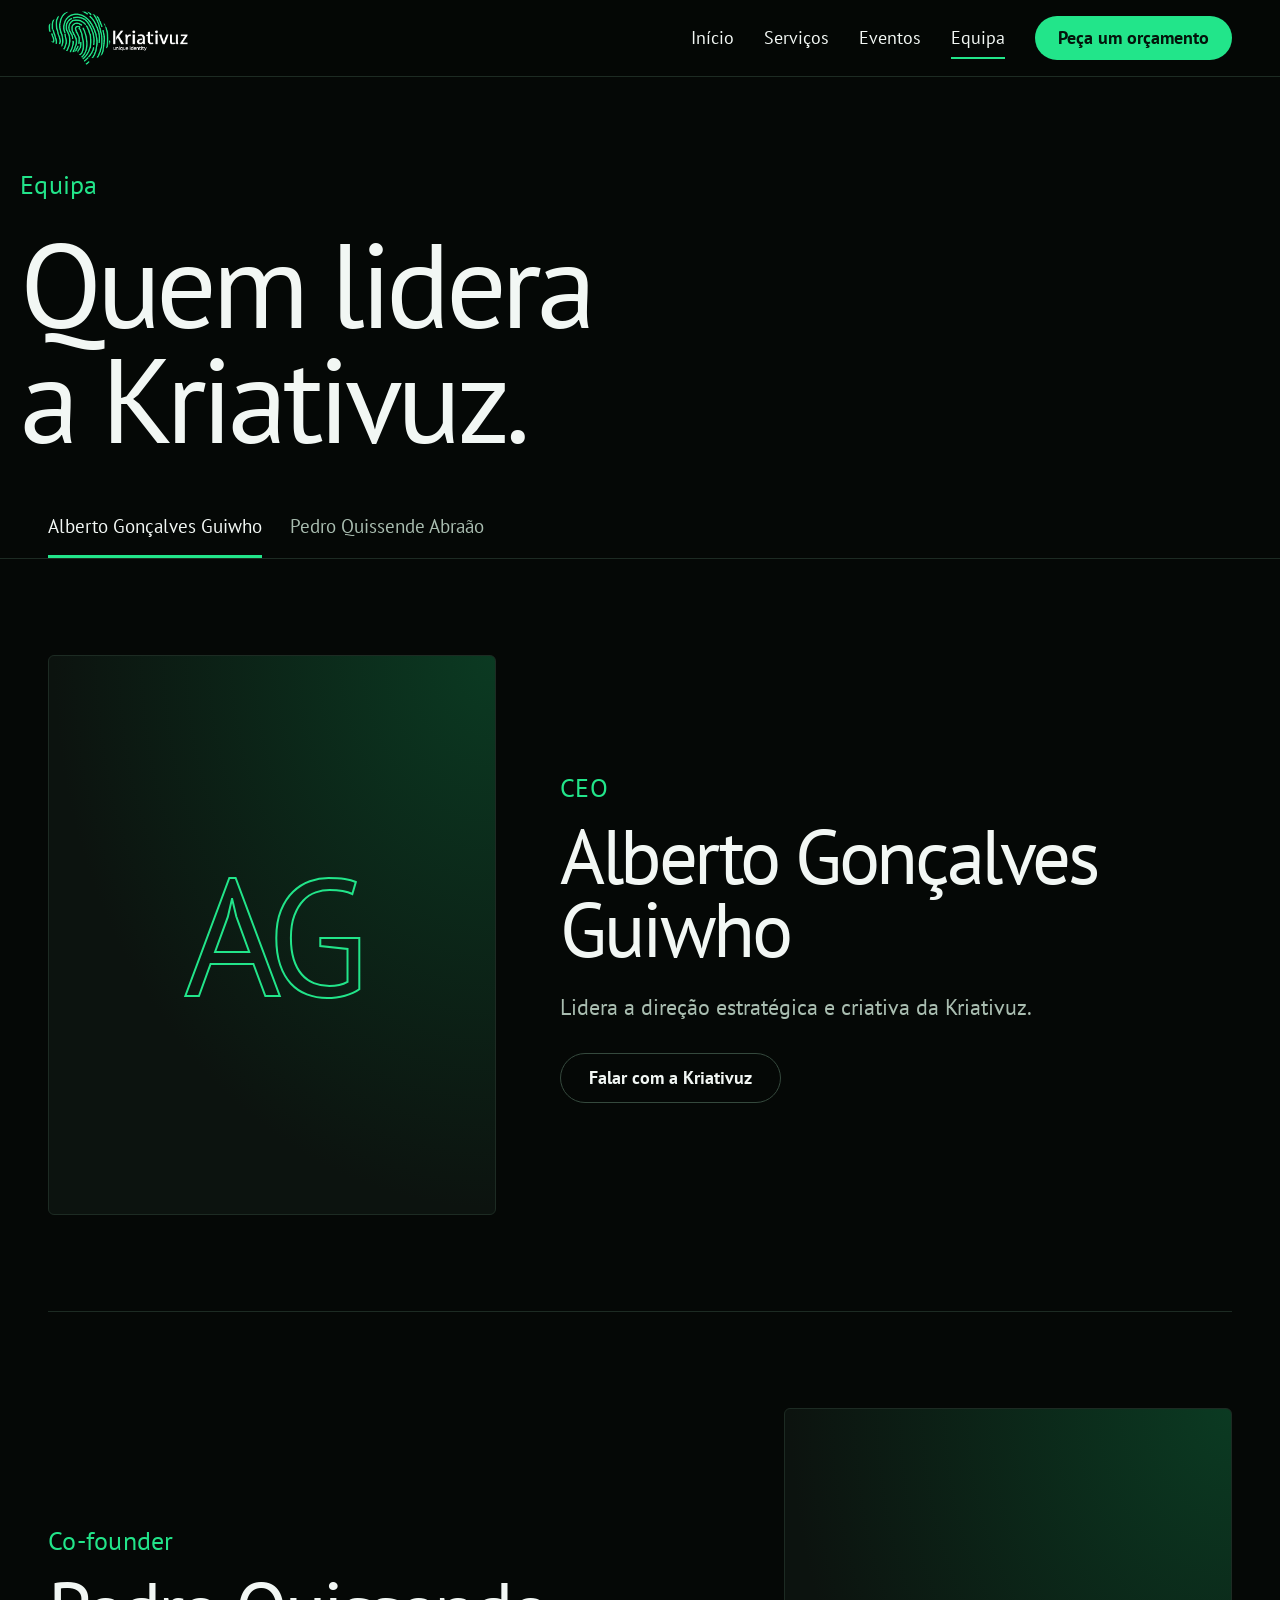
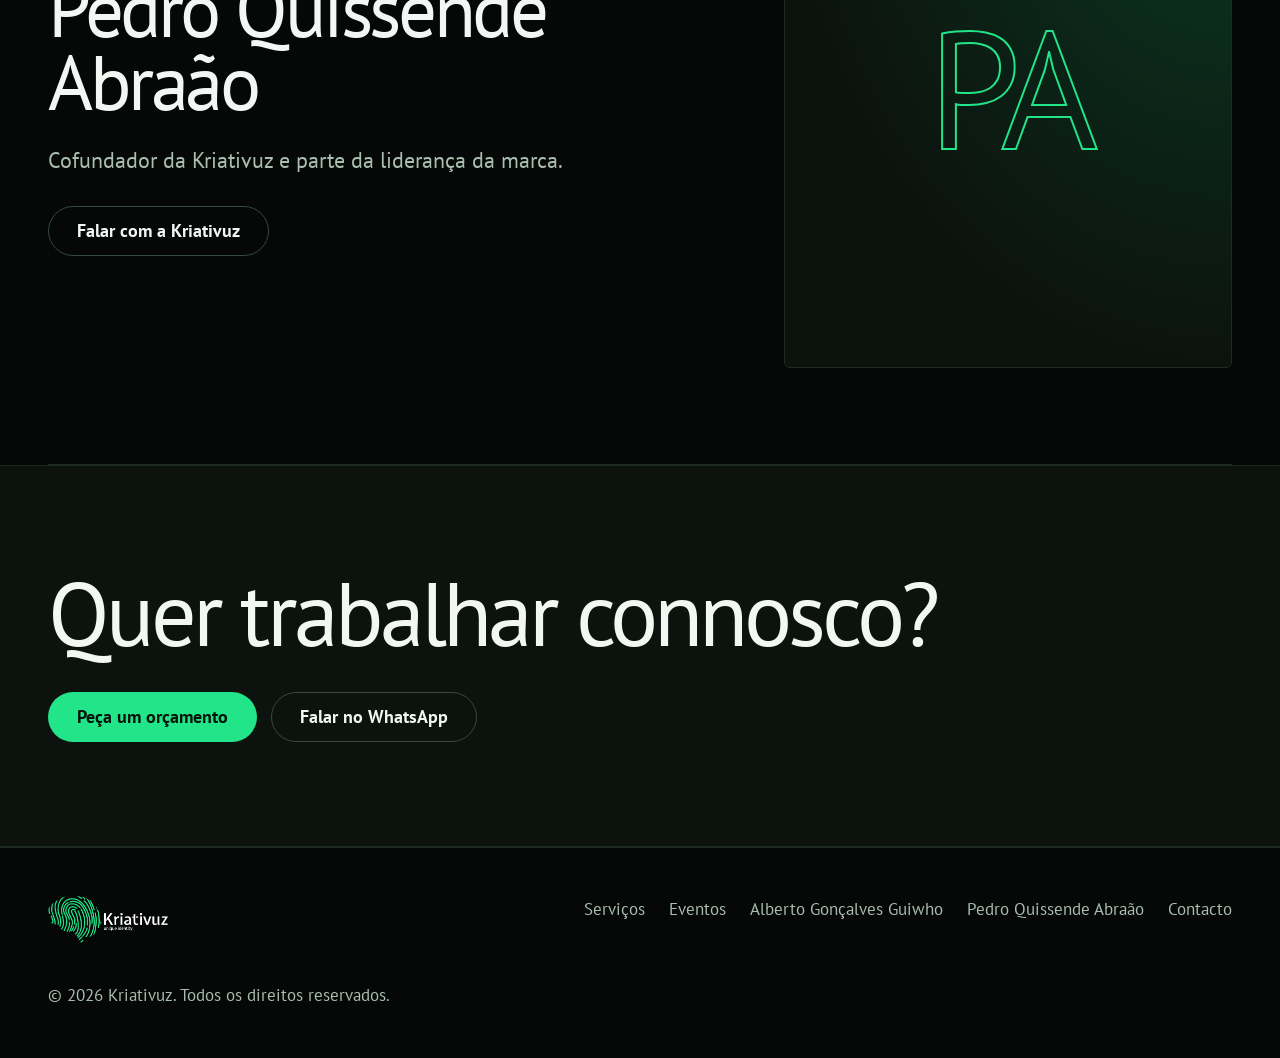
==== equipa.html @ 9e795fa8 "Add files via upload" ====
<!doctype html>
<html lang="pt-AO"><head><meta charset="utf-8"><meta name="viewport" content="width=device-width, initial-scale=1">
<title>Equipa | Kriativuz</title><meta name="description" content="Conheça Alberto Gonçalves Guiwho (CEO) e Pedro Quissende Abraão (Co-founder), os donos da Kriativuz."><meta name="theme-color" content="#050806">
<meta property="og:type" content="website"><meta property="og:title" content="Equipa | Kriativuz"><meta property="og:description" content="Conheça Alberto Gonçalves Guiwho (CEO) e Pedro Quissende Abraão (Co-founder), os donos da Kriativuz.">
<link rel="icon" type="image/png" href="assets/mark.png">
<link rel="preconnect" href="https://fonts.googleapis.com"><link rel="preconnect" href="https://fonts.gstatic.com" crossorigin>
<link href="https://fonts.googleapis.com/css2?family=PT+Sans:wght@400;700&display=swap" rel="stylesheet">
<link rel="stylesheet" href="assets/style.css"></head><body>
<a class="skip" href="#conteudo">Saltar para o conteúdo</a><div id="prog"></div><header><div class="wrap bar"><a class="brand" href="index.html" aria-label="Kriativuz – início"><img src="assets/logo.png" alt="Kriativuz – unique identity" width="140" height="55"></a>
<button class="menu" id="menu" aria-expanded="false" aria-controls="nav" aria-label="Abrir menu"><svg width="22" height="22" viewBox="0 0 24 24" fill="none" stroke="currentColor" stroke-width="2" stroke-linecap="round" aria-hidden="true"><path d="M3 6h18M3 12h18M3 18h18"/></svg></button>
<nav id="nav" aria-label="Principal"><ul><li><a href="index.html">Início</a></li><li><a href="servicos.html">Serviços</a></li><li><a href="eventos.html">Eventos</a></li><li><a href="equipa.html" aria-current="page">Equipa</a></li><li><a class="btn btn-main" href="contacto.html">Peça um orçamento</a></li></ul></nav></div></header><main id="conteudo">
<div class="wrap page-h" style="padding-bottom:40px"><p class="tag" style="margin:0 0 20px">Equipa</p><h1 class="display">Quem lidera<br>a Kriativuz.</h1></div>
<nav class="sub" aria-label="Sócios"><div class="wrap"><a href="#alberto" class="on">Alberto Gonçalves Guiwho</a><a href="#pedro">Pedro Quissende Abraão</a></div></nav>
<div class="wrap">
<!-- Para a foto: guarde assets/alberto.jpg e assets/pedro.jpg (proporção 4:5). Para a biografia: edite o texto abaixo. -->
<section class="person " id="alberto" style="padding-left:0;padding-right:0"><div class="ph"><span class="ini" aria-hidden="true">AG</span><img class="foto" src="assets/alberto.jpg" alt="Alberto Gonçalves Guiwho" onerror="this.remove()"></div>
<div><p class="tag" style="margin:0">CEO</p><h2 class="display">Alberto Gonçalves Guiwho</h2><p class="lead" style="margin:0 0 28px">Lidera a direção estratégica e criativa da Kriativuz.</p><a class="btn btn-ghost" href="contacto.html">Falar com a Kriativuz</a></div></section>
<section class="person rev" id="pedro" style="padding-left:0;padding-right:0"><div class="ph"><span class="ini" aria-hidden="true">PA</span><img class="foto" src="assets/pedro.jpg" alt="Pedro Quissende Abraão" onerror="this.remove()"></div>
<div><p class="tag" style="margin:0">Co-founder</p><h2 class="display">Pedro Quissende Abraão</h2><p class="lead" style="margin:0 0 28px">Cofundador da Kriativuz e parte da liderança da marca.</p><a class="btn btn-ghost" href="contacto.html">Falar com a Kriativuz</a></div></section>
</div><section class="cta"><div class="wrap"><h2 class="display">Quer trabalhar connosco?</h2><div style="display:flex;flex-wrap:wrap;gap:14px"><a class="btn btn-main" href="contacto.html">Peça um orçamento</a><a class="btn btn-ghost" href="https://wa.me/244938313789">Falar no WhatsApp</a></div></div></section></main><footer><div class="wrap"><div><img src="assets/logo.png" alt="Kriativuz" width="120" height="47"><br>© <span id="ano">2026</span> Kriativuz. Todos os direitos reservados.</div>
<ul><li><a href="servicos.html">Serviços</a></li><li><a href="eventos.html">Eventos</a></li><li><a href="equipa.html#alberto">Alberto Gonçalves Guiwho</a></li><li><a href="equipa.html#pedro">Pedro Quissende Abraão</a></li><li><a href="contacto.html">Contacto</a></li></ul></div></footer>
<script src="assets/main.js"></script></body></html>
---- assets/style.css ----
@view-transition{navigation:auto}
:root{--bg:#050806;--surface:#0c130f;--line:#1d2b23;--text:#f2f7f4;--muted:#a9bdb0;--green:#22e58a;--ink:#04140b}
*{box-sizing:border-box}
html{scroll-behavior:smooth;scroll-padding-top:150px}
body{margin:0;background:var(--bg);color:var(--text);font-family:"PT Sans",system-ui,-apple-system,"Segoe UI",Arial,sans-serif;font-size:19px;line-height:1.6;-webkit-font-smoothing:antialiased}
img{max-width:100%;display:block}a{color:inherit}
:focus-visible{outline:3px solid var(--green);outline-offset:3px;border-radius:4px}
.wrap{max-width:1240px;margin:0 auto;padding:0 28px}
.skip{position:absolute;left:-999px;top:8px;background:var(--green);color:var(--ink);padding:10px 16px;border-radius:8px;z-index:100}.skip:focus{left:8px}
#prog{position:fixed;left:0;top:0;height:3px;width:100%;background:var(--green);transform:scaleX(0);transform-origin:0 50%;z-index:90}
header{position:sticky;top:0;z-index:50;background:rgba(5,8,6,.9);backdrop-filter:blur(10px);border-bottom:1px solid var(--line)}
.bar{display:flex;align-items:center;justify-content:space-between;height:76px}
.brand img{width:140px;height:auto}
nav ul{list-style:none;margin:0;padding:0;display:flex;align-items:center;gap:30px;font-size:18px}
nav a{text-decoration:none;padding:8px 0;border-bottom:2px solid transparent}
nav a:hover{color:var(--green)}nav a[aria-current=page]{border-bottom-color:var(--green)}
.btn{display:inline-flex;align-items:center;justify-content:center;min-height:50px;padding:12px 28px;border-radius:999px;font:700 18px/1 "PT Sans",sans-serif;text-decoration:none;border:1px solid transparent;cursor:pointer;transition:background .15s,color .15s,border-color .15s}
.btn-main{background:var(--green);color:var(--ink)}.btn-main:hover{background:#5bf0ac}
.btn-ghost{border-color:#35493d;background:transparent;color:var(--text)}.btn-ghost:hover{border-color:var(--green);color:var(--green)}
nav .btn{min-height:44px;padding:10px 22px;border-bottom:1px solid transparent}nav .btn:hover{color:var(--ink)}
.menu{display:none;background:none;border:1px solid #35493d;color:var(--text);width:48px;height:48px;border-radius:12px;cursor:pointer;align-items:center;justify-content:center}
/* tipografia da marca */
.display{margin:0;font-weight:400;font-size:clamp(46px,9.4vw,150px);line-height:.96;letter-spacing:-.045em}
.h2{margin:0 0 48px;font-weight:400;font-size:clamp(34px,5vw,68px);line-height:1;letter-spacing:-.035em}
.tag{color:var(--green);font-size:clamp(20px,2vw,26px);letter-spacing:.01em}
.lead{max-width:600px;color:var(--muted);font-size:clamp(19px,1.7vw,23px)}
b,strong{font-weight:700}
section{padding:104px 0}
.hero{position:relative;overflow:hidden;padding:72px 0 88px;background:radial-gradient(ellipse 70% 70% at 100% 0%,#0b3a22 0%,rgba(5,8,6,0) 65%)}
.hero .mark{position:absolute;right:-6%;top:6%;width:min(52vw,620px);opacity:.14;pointer-events:none}
.hero .wrap{position:relative}
.stack{list-style:none;margin:40px 0 44px;padding:0;border-top:1px solid var(--line)}
.stack a{display:flex;align-items:baseline;justify-content:space-between;gap:24px;padding:14px 0;border-bottom:1px solid var(--line);text-decoration:none;transition:padding .25s,color .2s}
.stack a:hover,.stack a:focus-visible{color:var(--green);padding-left:20px}
.stack small{color:var(--muted);font-size:18px;white-space:nowrap}
@media (prefers-reduced-motion:no-preference){.stack li{animation:up .8s cubic-bezier(.2,.7,.2,1) both}.stack li:nth-child(2){animation-delay:.1s}.stack li:nth-child(3){animation-delay:.2s}.stack li:nth-child(4){animation-delay:.3s}@keyframes up{from{opacity:0;transform:translateY(40px)}to{opacity:1;transform:none}}}
.marq{overflow:hidden;border-top:1px solid var(--line);border-bottom:1px solid var(--line);padding:22px 0}
.marq div{display:flex;gap:48px;width:max-content;animation:mq 38s linear infinite}
.marq:hover div{animation-play-state:paused}
.marq span{font-size:clamp(36px,5vw,64px);letter-spacing:-.03em;color:transparent;-webkit-text-stroke:1.5px #4a6355;white-space:nowrap}
.marq span:nth-child(3n){-webkit-text-stroke-color:var(--green)}
@keyframes mq{to{transform:translateX(-50%)}}
@media (prefers-reduced-motion:reduce){.marq div{animation:none;flex-wrap:wrap;width:auto;padding:0 28px}}
.owners{display:grid;grid-template-columns:1fr 1fr;border-top:1px solid var(--line)}
.owners a{display:block;padding:36px 28px 36px 0;text-decoration:none;border-bottom:1px solid var(--line)}
.owners a+a{padding-left:36px;border-left:1px solid var(--line)}
.owners .n{display:block;font-size:clamp(30px,4vw,56px);line-height:1.02;letter-spacing:-.035em;margin:8px 0 0}
.owners a:hover .n{color:var(--green)}
.cta{background:var(--surface);border-top:1px solid var(--line);border-bottom:1px solid var(--line)}
.cta .display{font-size:clamp(40px,7vw,104px);margin-bottom:36px;max-width:1000px}
.page-h{padding:88px 0 56px}
.svc article{display:grid;grid-template-columns:1fr 1.1fr;gap:20px 64px;padding:56px 0;border-top:1px solid var(--line)}
.svc h2{margin:0;font-weight:400;font-size:clamp(34px,4.6vw,64px);line-height:1;letter-spacing:-.035em}
.svc p{margin:0 0 18px;color:var(--muted);max-width:560px}
.pills{display:flex;flex-wrap:wrap;gap:8px;margin:0 0 26px;padding:0;list-style:none}
.pills li{border:1px solid #35493d;border-radius:999px;padding:4px 14px;font-size:17px}
.evt{list-style:none;margin:0;padding:0;border-top:1px solid var(--line)}
.evt a{display:flex;justify-content:space-between;align-items:baseline;gap:24px;padding:18px 0;border-bottom:1px solid var(--line);text-decoration:none;font-size:clamp(34px,6.4vw,92px);letter-spacing:-.04em;line-height:1;transition:padding .25s,color .2s}
.evt a:hover{color:var(--green);padding-left:20px}.evt small{font-size:18px;color:var(--muted);letter-spacing:0}
.steps{list-style:none;margin:0;padding:0;display:grid;grid-template-columns:repeat(3,1fr);gap:40px;counter-reset:s}
.steps li{counter-increment:s;border-top:2px solid var(--green);padding-top:20px}
.steps li::before{content:counter(s);display:block;color:var(--green);font-weight:700;margin-bottom:6px}
.steps strong{display:block;font-size:26px;margin-bottom:6px}.steps span{color:var(--muted)}
.sub{position:sticky;top:76px;z-index:40;background:var(--bg);border-bottom:1px solid var(--line)}
.sub .wrap{display:flex;gap:28px;overflow-x:auto}
.sub a{padding:14px 0;text-decoration:none;color:var(--muted);border-bottom:3px solid transparent;white-space:nowrap}
.sub a.on{color:var(--text);border-bottom-color:var(--green)}
.person{display:grid;grid-template-columns:.8fr 1.2fr;gap:64px;align-items:center;padding:96px 0;border-bottom:1px solid var(--line)}
.person.rev{grid-template-columns:1.2fr .8fr}.person.rev .ph{order:2}
.ph{position:relative;aspect-ratio:4/5;border-radius:6px;overflow:hidden;background:radial-gradient(ellipse at 100% 0%,#0b3a22,#0c130f 70%);border:1px solid var(--line);display:flex;align-items:center;justify-content:center}
.ph .ini{font-size:clamp(90px,13vw,190px);letter-spacing:-.06em;color:transparent;-webkit-text-stroke:2px var(--green)}
.ph img.foto{position:absolute;inset:0;width:100%;height:100%;object-fit:cover}
.person .display{font-size:clamp(40px,6vw,92px);margin:10px 0 24px}
.contact{display:grid;grid-template-columns:1fr 1fr;gap:64px;align-items:start}
.direct{list-style:none;margin:32px 0 0;padding:0;display:flex;flex-direction:column;gap:14px;font-size:22px}
.direct small{display:block;color:var(--muted);font-size:16px}.direct a{text-decoration:none}.direct a:hover{color:var(--green)}
form{background:var(--surface);border:1px solid var(--line);border-radius:20px;padding:clamp(24px,4vw,40px);display:flex;flex-direction:column;gap:20px}
label{display:flex;flex-direction:column;gap:8px;font-size:17px;color:var(--muted)}
input,select,textarea{font:400 19px "PT Sans",sans-serif;color:var(--text);background:var(--bg);border:1px solid #35493d;border-radius:12px;padding:14px 16px;min-height:50px;width:100%}
textarea{min-height:130px;resize:vertical}
input:focus,select:focus,textarea:focus{outline:3px solid var(--green);outline-offset:1px;border-color:var(--green)}
.row{display:grid;grid-template-columns:1fr 1fr;gap:20px}
.hint{margin:0;font-size:16px;color:var(--muted)}#status{min-height:1.5em;margin:0;color:var(--green)}#status.err{color:#ff9d8f}
footer{border-top:1px solid var(--line);padding:48px 0;color:var(--muted);font-size:17px}
footer .wrap{display:flex;flex-wrap:wrap;justify-content:space-between;gap:24px}
footer img{width:120px;height:auto;margin-bottom:12px}footer ul{list-style:none;margin:0;padding:0;display:flex;flex-wrap:wrap;gap:8px 24px}footer a{text-decoration:none}footer a:hover{color:var(--green)}
@media (max-width:900px){.svc article,.contact,.person,.person.rev{grid-template-columns:1fr}.person.rev .ph{order:0}.ph{max-width:420px}.steps{grid-template-columns:1fr}.owners{grid-template-columns:1fr}.owners a+a{padding-left:0;border-left:0}section{padding:72px 0}.stack small{display:none}.person{gap:32px;padding:64px 0}}
@media (max-width:820px){.menu{display:inline-flex}nav{position:absolute;left:0;right:0;top:76px;background:var(--bg);border-bottom:1px solid var(--line);display:none}nav.open{display:block}nav ul{flex-direction:column;align-items:stretch;gap:0;padding:8px 28px 24px}nav li a{display:block;padding:14px 0;border-bottom:1px solid var(--line)}nav li:last-child a{border:0;margin-top:16px;display:flex}}
@media (max-width:560px){.wrap{padding:0 20px}.row{grid-template-columns:1fr}}
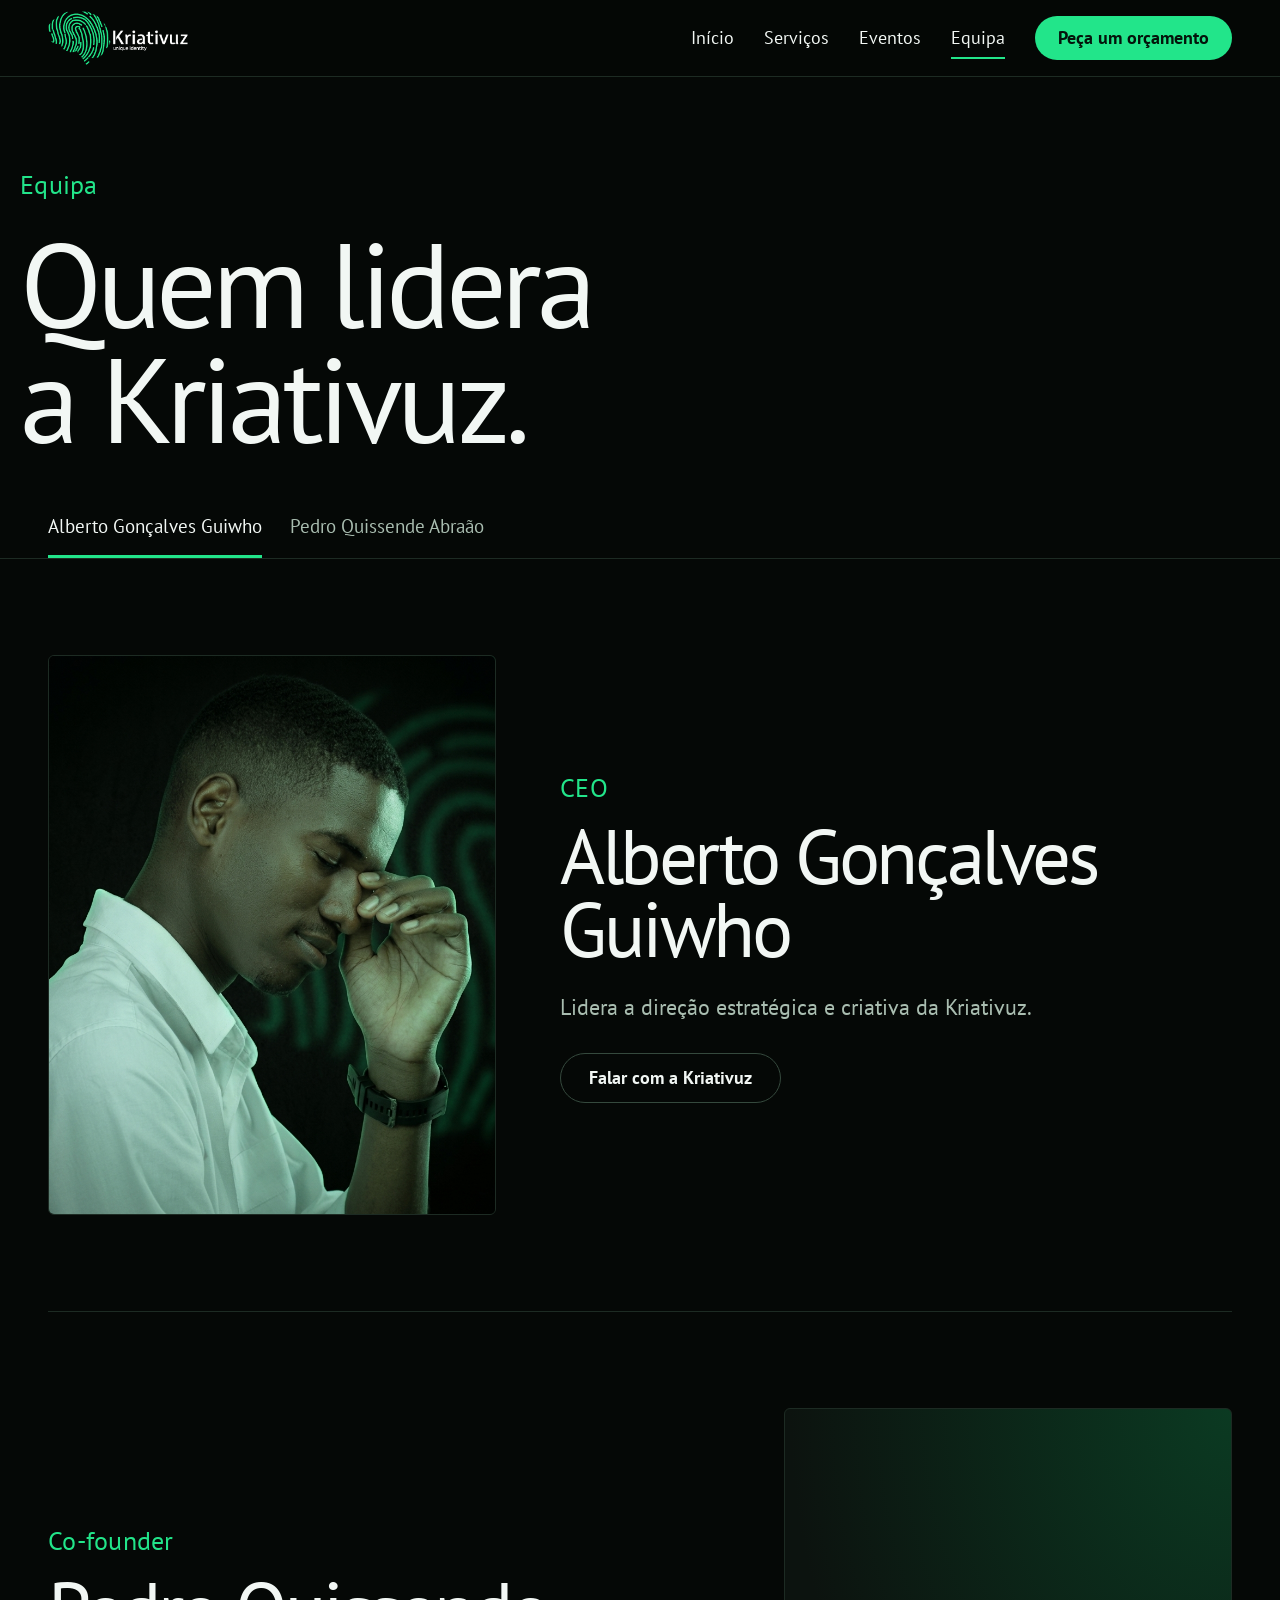
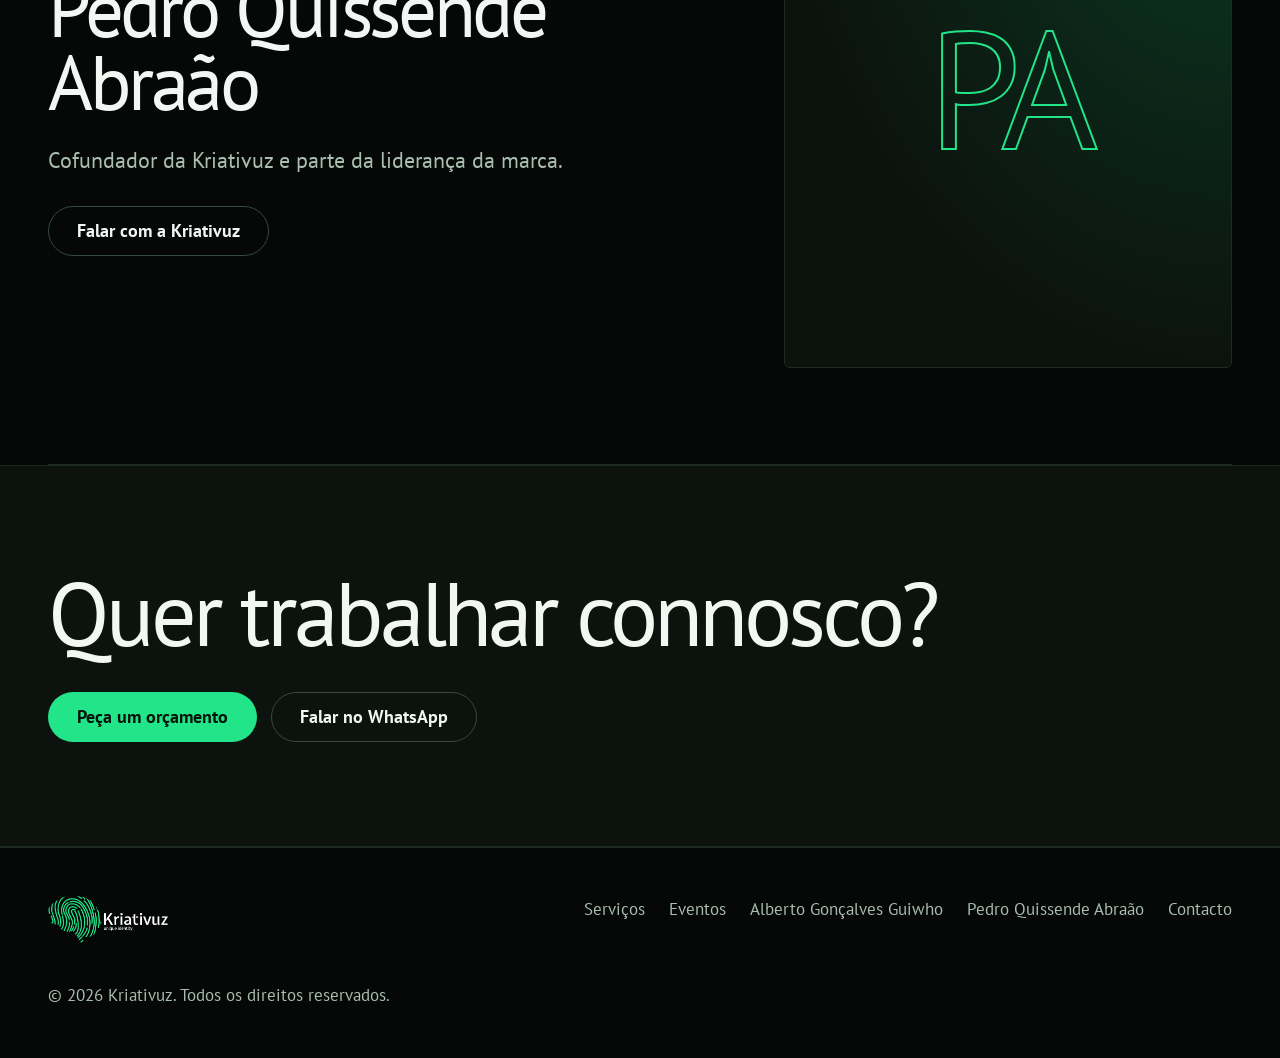
==== commit 42fd68f0: "Update equipa.html" ====
--- a/equipa.html
+++ b/equipa.html
@@ -19,4 +19,4 @@
 <div><p class="tag" style="margin:0">Co-founder</p><h2 class="display">Pedro Quissende Abraão</h2><p class="lead" style="margin:0 0 28px">Cofundador da Kriativuz e parte da liderança da marca.</p><a class="btn btn-ghost" href="contacto.html">Falar com a Kriativuz</a></div></section>
 </div><section class="cta"><div class="wrap"><h2 class="display">Quer trabalhar connosco?</h2><div style="display:flex;flex-wrap:wrap;gap:14px"><a class="btn btn-main" href="contacto.html">Peça um orçamento</a><a class="btn btn-ghost" href="https://wa.me/244938313789">Falar no WhatsApp</a></div></div></section></main><footer><div class="wrap"><div><img src="assets/logo.png" alt="Kriativuz" width="120" height="47"><br>© <span id="ano">2026</span> Kriativuz. Todos os direitos reservados.</div>
 <ul><li><a href="servicos.html">Serviços</a></li><li><a href="eventos.html">Eventos</a></li><li><a href="equipa.html#alberto">Alberto Gonçalves Guiwho</a></li><li><a href="equipa.html#pedro">Pedro Quissende Abraão</a></li><li><a href="contacto.html">Contacto</a></li></ul></div></footer>
-<script src="assets/main.js"></script></body></html>+<script src="assets/main.js"></script></body></html>
